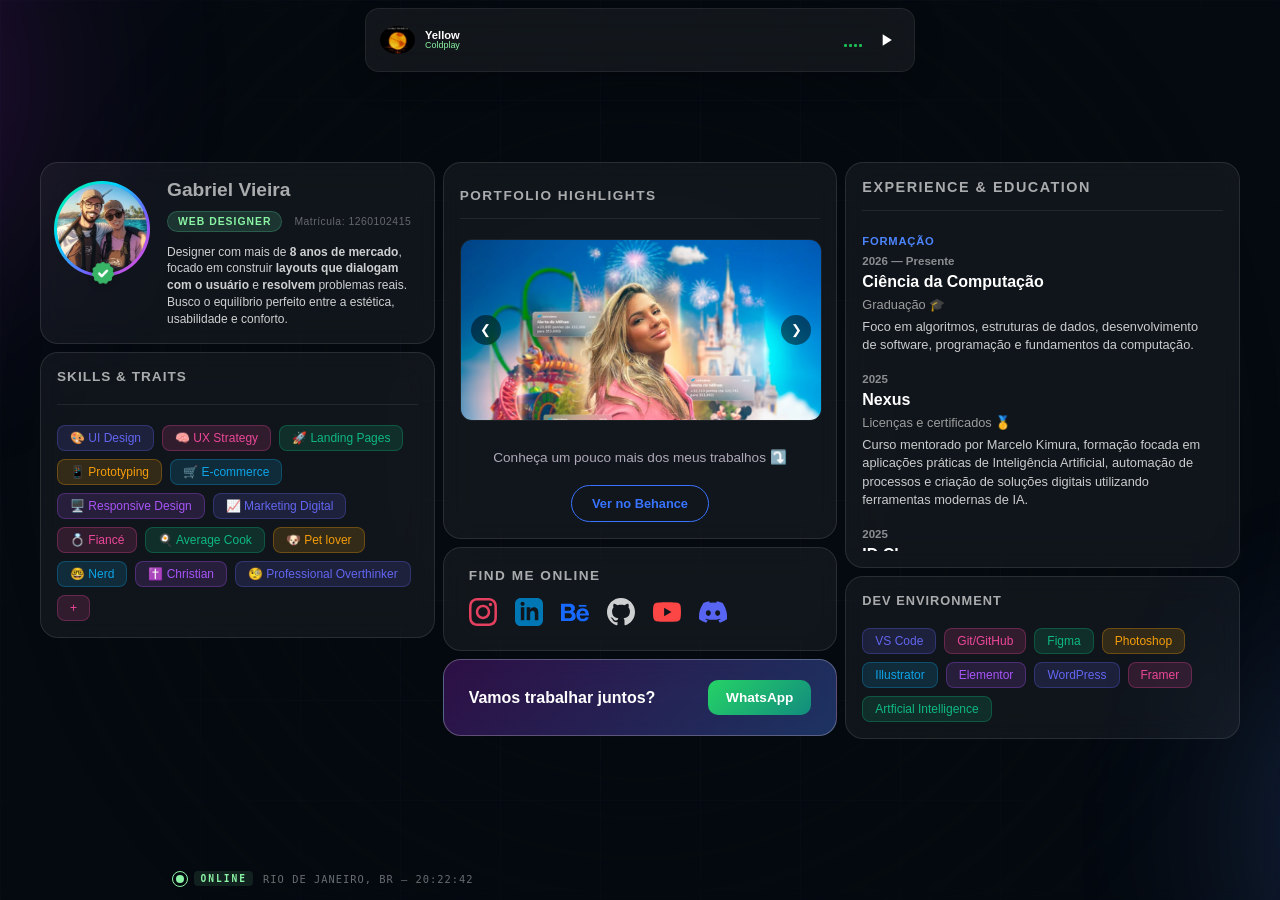
==== index.html @ 1e74706b "index" ====
<!DOCTYPE html>
<html lang="pt-br">
<head>
    <meta charset="UTF-8">
    <meta name="viewport" content="width=device-width, initial-scale=1.0">
    <title>Gabriel Vieira</title>
    <link rel="stylesheet" href="Style.css">
</head>
<body>

<!--
  ÍNDICE DE ESTRUTURA DO SITE

  1) Fundo / efeitos visuais
      - texto em loop, bolas de brilho
  2) Player de áudio (dynamic island)
  3) Grade principal de cards (3 colunas)
      - Coluna 1: Bio + Skills
      - Coluna 2: Portfólio + Social + CTA
      - Coluna 3: Experiência + Ferramentas
  4) Modal (pré-visualização da foto)
  5) Barra de status ao vivo (rodapé)
-->

<!-- Navegação interna oculta (para pular rapidamente via editor ou navegador) -->
<nav style="display:none;" aria-hidden="true">
    <a href="#background">1. Fundo / Visual</a> |
    <a href="#audio-player">2. Player de áudio</a> |
    <a href="#main-grid">3. Grade de cards</a> |
    <a href="#imageModal">4. Modal</a> |
    <a href="#live-bar">5. Barra de status</a>
</nav>

<!-- Fundo: texto em loop (fixo atrás do conteúdo) -->

    <div id="background" class="bg-text-loop">
    <div class="loop-content">
        GABRIEL VIEIRA — WEB DESIGNER — UI/UX — GABRIEL VIEIRA — WEB DESIGNER — UI/UX — GABRIEL VIEIRA — WEB DESIGNER — UI/UX —
    </div>
    <div class="loop-content">
        GABRIEL VIEIRA — WEB DESIGNER — UI/UX — GABRIEL VIEIRA — WEB DESIGNER — UI/UX — GABRIEL VIEIRA — WEB DESIGNER — UI/UX —
    </div>
</div>

<!-- Player de áudio (dynamic island) -->

<div id="audio-player" class="dynamic-island">
    <div class="vinyl-container">
        <img src="./assets/images/Parachutes.jpg" class="island-art" id="vinyl-img">
    </div>
    
    <div class="island-content">
        <span class="island-track">Yellow</span>
        <span class="island-artist">Coldplay</span>
    </div>

    <div class="island-visualizer" id="visualizer">
        <span></span><span></span><span></span><span></span>
    </div>

    <button id="play-btn">
        <svg id="play-icon" viewBox="0 0 24 24" width="20" fill="white"><path d="M8 5v14l11-7z"/></svg>
        <svg id="pause-icon" viewBox="0 0 24 24" width="20" fill="white" style="display:none"><path d="M6 19h4V5H6v14zm8-14v14h4V5h-4z"/></svg>
    </button>

    <div class="volume-wrapper">
        <input type="range" id="volume-control" min="0" max="1" step="0.1" value="0.5">
    </div>

    <audio id="main-audio" src="./assets/audio/Coldplay-Yellow.mp3"></audio>
</div>

    <!-- Bolas de brilho de fundo -->
    <div class="ball ball-1"></div>
    <div class="ball ball-2"></div>

    <!-- Main layout grid (3 columns of cards) -->
<div id="main-grid" class="grid-container">

    <!-- Column 1: Bio + Skills -->
    <div class="column">

        <!-- Card: Bio / profile intro -->
        <div class="card bio-card">
            <div class="bio-content">
                <h2>Gabriel Vieira</h2>
                <div class="line-tag">
                    <span class="tag">Web Designer</span>
                    <span class="matricula">Matrícula: 1260102415</span>
                </div>
                <p>Designer com mais de <b>8 anos de mercado</b>, focado em construir <b>layouts que dialogam com o usuário</b> e <b>resolvem</b> problemas reais. Busco o equilíbrio perfeito entre a estética, usabilidade e conforto.</p>
            </div>
            <div class="photo-wrapper">
                <img src="./assets/images/Gabi_eu_anime.png" alt="Minha Foto" class="bio-photo" id="bioPhoto">
                <img src="./assets/images/Check.png" class="photo-check">
            </div>
        </div>

        <!-- Card: Skills & traits -->
        <div class="card spec-card">
            <h3>Skills & Traits</h3>
            <div class="divider"></div>
            <div class="tags-container">
                <span class="tag-spec">🎨 UI Design</span>
                <span class="tag-spec">🧠 UX Strategy</span>
                <span class="tag-spec">🚀 Landing Pages</span>
                <span class="tag-spec">📱 Prototyping</span>
                <span class="tag-spec">🛒 E-commerce</span>
                <span class="tag-spec">🖥️ Responsive Design</span>
                <span class="tag-spec">📈 Marketing Digital</span>
                <span class="tag-spec">💍 Fiancé</span>
                <span class="tag-spec">🍳 Average Cook</span>
                <span class="tag-spec">🐶 Pet lover</span>
                <span class="tag-spec">🤓 Nerd</span>
                <span class="tag-spec">✝️ Christian</span>
                <span class="tag-spec">🧐 Professional Overthinker</span>
                <span class="tag-spec">+</span>
            </div>
        </div>

    </div> <!-- FECHAMENTO CORRETO DA COLUNA 1 -->


    <!-- Column 2: Portfolio + Social + CTA -->
    <div class="column">

        <!-- Card: Portfolio highlights (carousel) -->
        <div class="card portfolio-card">
    <h3>Portfolio Highlights</h3>
    <div class="divider"></div>
    
    <div class="carousel-container">
        <div class="carousel-track">
            <div class="carousel-slide active">
                <img src="./assets/images/portfolio 01.jpg" alt="Projeto 1">
            </div>
            <div class="carousel-slide">
                <img src="./assets/images/portfolio 02.jpg" alt="Projeto 2">
            </div>
            <div class="carousel-slide">
                <img src="./assets/images/portfolio 03.jpg " alt="Projeto 3">
            </div>
            <div class="carousel-slide">
                <img src="./assets/images/portfolio 04.jpg" alt="Projeto 4">
            </div>
            <div class="carousel-slide">
                <img src="./assets/images/portfolio 05.jpg" alt="Projeto 5">
            </div>
        </div>
        
        <div class="carousel-nav">
            <button class="nav-btn prev">❮</button>
            <button class="nav-btn next">❯</button>
        </div>
    </div>

    <div class="portfolio-footer">
        <p>Conheça um pouco mais dos meus trabalhos ⤵️</p>
        <a href="https://www.behance.net/gabrielrodrigu254" target="_blank" class="behance-btn">
            Ver no Behance
        </a>
    </div>
</div>

        <!-- Card: Social links -->
        <div class="card social-card">
            <h3>Find me online</h3>
            <div class="social-icons-grid">
                <a href="https://www.instagram.com/gabriell.webp/" target="_blank"><svg class="social-icon icon-ig" viewBox="0 0 24 24"><path d="M12 2.163c3.204 0 3.584.012 4.85.07 1.166.054 1.8.249 2.223.413.562.217.96.477 1.382.899.422.422.682.82.899 1.382.164.423.359 1.057.413 2.223.058 1.266.07 1.646.07 4.85s-.012 3.584-.07 4.85c-.054 1.166-.249 1.8-.413 2.223-.217.562-.477.96-.899 1.382-.422.422-.82.682-1.382.899-.423.164-1.057.359-2.223.413-1.266.058-1.646.07-4.85.07s-3.584-.012-4.85-.07c-1.166-.054-1.8-.249-2.223-.413-.562-.217-.96-.477-1.382-.899-.422-.422-.682-.82-.899-1.382-.164-.423-.359-1.057-.413-2.223-.058-1.266-.07-1.646-.07-4.85s.012-3.584.07-4.85c.054-1.166.249-1.8.413-2.223.217-.562.477-.96.899-1.382.422-.422.82-.682 1.382-.899.423-.164 1.057-.359 2.223-.413 1.266-.058 1.646-.07 4.85-.07zm0-2.163c-3.259 0-3.667.014-4.947.072-1.277.059-2.148.261-2.911.558-.788.306-1.457.715-2.123 1.381-.666.666-1.075 1.335-1.381 2.123-.297.763-.499 1.634-.558 2.911-.058 1.28-.072 1.688-.072 4.947s.014 3.667.072 4.947c.059 1.277.261 2.148.558 2.911.306.788.715 1.457 1.381 2.123.666.666 1.335 1.075 2.123 1.381.763.297 1.634.499 2.911.558 1.28.058 1.688.072 4.947.072s3.667-.014 4.947-.072c1.277-.059 2.148-.261 2.911-.558.788-.306 1.457-.715 2.123-1.381.666-.666 1.075-1.335 1.381-2.123.297-.763.499-1.634.558-2.911.058-1.28.072-1.688.072-4.947s-.014-3.667-.072-4.947c-.059-1.277-.261-2.148-.558-2.911-.306-.788-.715-1.457-1.381-2.123-.666-.666-1.335-1.075-2.123-1.381-.763-.297-1.634-.499-2.911-.558-1.28-.058-1.688-.072-4.947-.072zM12 5.838c-3.403 0-6.162 2.759-6.162 6.162s2.759 6.163 6.162 6.163 6.162-2.759 6.162-6.163c0-3.403-2.759-6.162-6.162-6.162zm0 10.162c-2.209 0-4-1.791-4-4 0-2.209 1.791-4 4-4s4 1.791 4 4c0 2.209-1.791 4-4 4zm6.406-11.845c-.796 0-1.441.645-1.441 1.44s.645 1.44 1.441 1.44c.795 0 1.439-.645 1.439-1.44s-.644-1.44-1.439-1.44z"/></svg></a>
                <a href="https://www.linkedin.com/in/gabriel-vieira-71b292148/" target="_blank"><svg class="social-icon icon-in" viewBox="0 0 24 24"><path d="M19 0h-14c-2.761 0-5 2.239-5 5v14c0 2.761 2.239 5 5 5h14c2.762 0 5-2.239 5-5v-14c0-2.761-2.238-5-5-5zm-11 19h-3v-11h3v11zm-1.5-12.268c-.966 0-1.75-.79-1.75-1.764s.784-1.764 1.75-1.764 1.75.79 1.75 1.764-.783 1.764-1.75 1.764zm13.5 12.268h-3v-5.604c0-3.368-4-3.113-4 0v5.604h-3v-11h3v1.765c1.396-2.586 7-2.777 7 2.476v6.759z"/></svg></a>
                <a href="https://www.behance.net/gabrielrodrigu254" target="_blank">
        <svg class="social-icon icon-be" width="24" height="24" viewBox="0 0 24 24" xmlns="http://www.w3.org/2000/svg">
            <path fill-rule="evenodd" clip-rule="evenodd" d="M18.6705 8.86792C23.1894 8.86792 24.1005 13.0503 23.9916 15.0943H16.15C16.01 16.0849 16.7101 17.8302 18.6705 17.8774C20.2389 17.9151 20.9421 16.9497 21.0977 16.4623H23.6649C23.5715 17.6415 22.4513 20 18.6705 20C14.2618 20 13.2094 16.3522 13.2094 14.5755C13.2094 12.9245 13.8162 8.86793 18.6705 8.86792ZM18.6239 10.8962C16.8688 10.8208 16.1811 12.5 16.0567 13.3491H21.0977C21.0044 12.5629 20.3789 10.9717 18.6239 10.8962Z" />
            <path fill-rule="evenodd" clip-rule="evenodd" d="M8.17775 5.00203C8.75371 5.02775 9.62327 5.21556 10.3786 5.69944C11.16 6.20009 11.8197 7.01852 11.9024 8.29885C11.9731 9.39438 11.6901 10.1485 11.2923 10.6886C10.9224 11.1908 10.4548 11.5048 10.0907 11.7361C10.7191 11.9985 11.3184 12.3952 11.7744 12.9899C12.2512 13.6119 12.5691 14.4473 12.6026 15.5646C12.6498 17.1385 11.9525 18.1905 11.0546 18.8472C10.1589 19.5023 9.06379 19.7642 8.30839 19.7642H0V5H8.12296L8.17775 5.00203ZM3.26734 13.1132V17.2642H7.51799L7.52118 17.2637C7.81664 17.2233 8.25948 17.0716 8.63403 16.7468C9.01 16.4209 9.31622 15.9212 9.33527 15.1899C9.35433 14.4573 9.05545 13.9566 8.67341 13.6302C8.29307 13.3053 7.83139 13.1538 7.52082 13.1136L7.5179 13.1132H3.26734ZM3.26734 7.40566V10.9906H7.09745L7.10009 10.9903C7.37904 10.9581 7.796 10.8329 8.14438 10.5609C8.49442 10.2876 8.77515 9.86575 8.77515 9.24528C8.77515 8.62507 8.49471 8.188 8.14566 7.89532C7.79795 7.60377 7.38156 7.45462 7.10273 7.40631L7.09881 7.40566H3.26734Z" />
            <path d="M15.2632 5.9434H21.7045V7.45283H15.2632V5.9434Z" /></svg>
    </a>
                <a href="https://github.com/Beeruz97" target="_blank"><svg class="social-icon icon-gh" viewBox="0 0 24 24"><path d="M12 0c-6.626 0-12 5.373-12 12 0 5.302 3.438 9.8 8.207 11.387.599.111.793-.261.793-.577v-2.234c-3.338.726-4.033-1.416-4.033-1.416-.546-1.387-1.333-1.756-1.333-1.756-1.089-.745.083-.729.083-.729 1.205.084 1.839 1.237 1.839 1.237 1.07 1.834 2.807 1.304 3.492.997.107-.775.418-1.305.762-1.604-2.665-.305-5.467-1.334-5.467-5.931 0-1.311.469-2.381 1.236-3.221-.124-.303-.535-1.524.117-3.176 0 0 1.008-.322 3.301 1.23.957-.266 1.983-.399 3.003-.404 1.02.005 2.047.138 3.006.404 2.291-1.552 3.297-1.23 3.297-1.23.653 1.653.242 2.874.118 3.176.77.84 1.235 1.911 1.235 3.221 0 4.609-2.807 5.624-5.479 5.921.43.372.823 1.102.823 2.222v3.293c0 .319.192.694.801.576 4.765-1.589 8.199-6.086 8.199-11.386 0-6.627-5.373-12-12-12z"/></svg></a>
                <a href="https://youtube.com/@beerus0097?si=uuOf9WyXy9m4hgWM" target="_blank"><svg class="social-icon icon-yt" viewBox="0 0 24 24"><path d="M23.498 6.186a3.016 3.016 0 0 0-2.122-2.136C19.505 3.545 12 3.545 12 3.545s-7.505 0-9.377.505A3.017 3.017 0 0 0 .502 6.186C0 8.07 0 12 0 12s0 3.93.502 5.814a3.016 3.016 0 0 0 2.122 2.136c1.871.505 9.376.505 9.376.505s7.505 0 9.377-.505a3.015 3.015 0 0 0 2.122-2.136C24 15.93 24 12 24 12s0-3.93-.502-5.814zM9.545 15.568V8.432L15.818 12l-6.273 3.568z"/></svg></a>
                <a href="https://discord.com/users/261917546477780993" target="_blank"><svg class="social-icon icon-ds" viewBox="0 0 24 24"><path d="M20.317 4.37a19.791 19.791 0 0 0-4.885-1.515.074.074 0 0 0-.079.037c-.21.375-.444.864-.608 1.25a18.27 18.27 0 0 0-5.487 0 12.64 12.64 0 0 0-.617-1.25.077.077 0 0 0-.079-.037 19.736 19.736 0 0 0-4.885 1.515.069.069 0 0 0-.032.027C.533 9.048-.32 13.58.099 18.057a.082.082 0 0 0 .031.057 19.9 19.9 0 0 0 5.993 3.03.078.078 0 0 0 .084-.028 14.09 14.09 0 0 0 1.226-1.994.076.076 0 0 0-.041-.106 13.107 13.107 0 0 1-1.872-.892.077.077 0 0 1-.008-.128c.125-.094.249-.192.37-.293a.074.074 0 0 1 .077-.01 19.046 19.046 0 0 0 12.11 0 .074.074 0 0 1 .077.01c.121.102.246.2.37.293a.077.077 0 0 1-.006.128 12.91 12.91 0 0 1-1.873.892.076.076 0 0 0-.041.107c.36.698.772 1.362 1.225 1.993a.076.076 0 0 0 .084.028 19.839 19.839 0 0 0 6.002-3.03.085.085 0 0 0 .032-.054c.5-5.177-.838-9.674-3.549-13.66a.061.061 0 0 0-.031-.03zM8.02 15.33c-1.183 0-2.157-1.085-2.157-2.419 0-1.333.956-2.419 2.157-2.419 1.21 0 2.176 1.096 2.157 2.419 0 1.334-.956 2.419-2.157 2.419zm7.974 0c-1.183 0-2.157-1.085-2.157-2.419 0-1.333.955-2.419 2.157-2.419 1.21 0 2.176 1.096 2.157 2.419 0 1.334-.946 2.419-2.157 2.419z"/></svg></a>
    
            </div>
        </div>

            <!-- Card: Call-to-action (hire / WhatsApp) -->
        <div class="card hire-card">
            <div class="hire-content">
                <h3>Vamos trabalhar juntos?</h3>
            </div>
            <div class="btn-container">
                <a href="https://wa.me/5522999005710" target="_blank" class="wa-btn">
                    WhatsApp
                    <div class="shine"></div>
                </a>
            </div>
        </div>

    </div> <!-- FECHAMENTO CORRETO DA COLUNA 2 -->


    <!-- Column 3: Experience + Tools -->
    <div class="column">

        <!-- Card: Experience & education timeline -->
        <div class="card experience-card">
    <h3 style="margin:0 0 15px 0; font-size:0.9rem; color:var(--color3); text-transform:uppercase; letter-spacing:1.5px;">
        Experience & Education
    </h3>

    <div class="divider"></div>

    <div class="experience-scroll">

        <div class="exp-group">
            <span class="exp-label education">Formação</span>

            <!--CC-->
            <div class="exp-item">
                <span class="exp-time">2026 — Presente</span>
                <h4 class="exp-title">Ciência da Computação</h4>
                <p class="exp-subtitle">Graduação 🎓</p>
                <p class="exp-text">
                    Foco em algoritmos, estruturas de dados, desenvolvimento de software,
                    programação e fundamentos da computação.
                </p>
            </div>

            <!--Nexus-->
            <div class="exp-item">
                <span class="exp-time">2025</span>
                <h4 class="exp-title">Nexus</h4>
                <p class="exp-subtitle">Licenças e certificados 🥇</p>
                <p class="exp-text">
                    Curso mentorado por Marcelo Kimura, formação focada em aplicações práticas de Inteligência Artificial, automação de processos e criação de soluções digitais utilizando ferramentas modernas de IA.
                </p>
            </div>

            <!--ID Class-->
            <div class="exp-item">
                <span class="exp-time">2025</span>
                <h4 class="exp-title">ID Class</h4>
                <p class="exp-subtitle">Licenças e certificados 🥇</p>
                <p class="exp-text">
                    Curso voltado ao desenvolvimento de projetos digitais utilizando Inteligência Artificial e ferramentas de desenvolvimento modernas, com foco em criação de aplicações, prototipagem rápida e integração de IA em produtos digitais.
                </p>
            </div>

            <!--IA Lab-->
            <div class="exp-item">
                <span class="exp-time">2025</span>
                <h4 class="exp-title">IA Lab</h4>
                <p class="exp-subtitle">Workshops 🧪</p>
                <p class="exp-text">
                    Participação em laboratórios práticos de Inteligência Artificial voltados à experimentação, construção de projetos e aplicação de ferramentas emergentes de IA em soluções digitais.
                </p>
            </div>

            <!--Instituto Pró-Ser-->
            <div class="exp-item">
                <span class="exp-time">2025</span>
                <h4 class="exp-title">Instituto Pró-Ser</h4>
                <p class="exp-subtitle">Curso complementar 📚</p>
                <p class="exp-text">
                    Formação em informática aplicada ao ambiente profissional, com foco em sistemas operacionais, pacote Office e uso de ferramentas digitais.
                </p>
            </div>
        </div>

        <div class="exp-group">
            <span class="exp-label projects">Projetos Desenvolvidos</span>

            <!-- Site Pessoal & Site Institucional -->
            <div class="exp-item">
                <span class="exp-time">Acadêmico</span>
                <h4 class="exp-title">Site Pessoal & Site Institucional</h4>
                <p class="exp-text">
                    Desenvolvimento de interfaces web focadas em apresentação profissional, identidade visual e experiência do usuário, estruturando páginas modernas com atenção à usabilidade, organização de conteúdo e estética digital.
                </p>
            </div>

            <!-- Portfólio Web -->
            <div class="exp-item">
                <span class="exp-time">Profissional</span>
                <h4 class="exp-title">Portfólio Web</h4>
                <p class="exp-text">
                    Desenvolvimento de páginas com foco em identidade visual, usabilidade,
                    apresentação profissional e experiência do usuário.
                </p>
            </div>
        </div>

        <div class="exp-group">
            <span class="exp-label work">Experiências</span>

            <div class="exp-item">
                <span class="exp-time">8+ anos</span>
                <h4 class="exp-title">Web Designer</h4>
                <p class="exp-subtitle">Projetos freelance e comerciais</p>
                <p class="exp-text">
                    Criação de landing pages, interfaces digitais, páginas institucionais
                    e materiais visuais com foco em clareza, conversão e estética. gerenciamento de redes sociais e projetos.
                </p>
            </div>

            <div class="exp-item">
                <span class="exp-time">2018-2021</span>
                <h4 class="exp-title">Web Designer</h4>
                <p class="exp-subtitle">Mentalidade Empreendedora</p>
                <p class="exp-text">
                    Criação de landing pages, interfaces digitais, produção de banners, criativos, manipulação de imagens, apresentações
                    visuais e apoio a marcas em diferentes contextos. Vendas online, marketing digital e gerenciamento de redes sociais para negócios locais e empreendedores individuais.
                </p>
            </div>

            <div class="exp-item">
                <span class="exp-time">2017-2018</span>
                <h4 class="exp-title">Designer Gráfico</h4>
                <p class="exp-subtitle">Catarina Propamarketing</p>
                <p class="exp-text">
                    Produção de banners, criativos, manipulação de imagens, apresentações
                    visuais e apoio a marcas em diferentes contextos.
                </p>
            </div>

        </div>

    </div>
</div>

        <!-- Card: Dev environment tools -->
        <div class="card spec-card">
            <h3 style="font-size:0.8rem;">Dev Environment</h3>
            <div class="tags-container">
                <span class="tag-spec">VS Code</span>
                <span class="tag-spec">Git/GitHub</span>
                <span class="tag-spec">Figma</span>
                <span class="tag-spec">Photoshop</span>
                <span class="tag-spec">Illustrator</span>
                <span class="tag-spec">Elementor</span>
                <span class="tag-spec">WordPress</span>
                <span class="tag-spec">Framer</span>
                <span class="tag-spec">Artficial Intelligence</span>
            </div>
        </div>

    </div> <!-- FECHAMENTO CORRETO DA COLUNA 3 -->

</div> <!-- FECHAMENTO CORRETO DO CONTAINER PRINCIPAL -->

<!-- Modal: Bio image preview -->

    <div id="imageModal" class="image-modal">
            <div class="modal-inner">
                <span class="close-modal" id="closeModal">&times;</span>
                <img class="modal-img" id="modalImage">
            </div>
        </div>

        <script src="Java.js" defer></script>

<!-- Barra de status ao vivo (indicador online + relógio) -->
<div id="live-bar" class="live-status-bar">
    <div class="live-left">
        <div class="pulse-ring"></div>
        <span class="live-label">ONLINE</span>
        <span class="live-location">RIO DE JANEIRO, BR — <span id="real-time-clock">00:00:00</span></span>
    </div>
    
    <div class="live-center">
        <span class="copyright">Todos os direitos reservados a Gabriel Vieira, 2026</span>
    </div>
    
    <div class="live-right"></div>
</div>

</body>
</html>
---- Style.css ----
﻿/* ============================================
   Índice do CSS
   ============================================
   1) Variáveis / tokens
   2) Reset base + layout da página
   3) Sobreposições de fundo
   4) Bolas de brilho de fundo (animadas)
   5) Layout principal (grade de cards)
   6) Base comum dos cards + animação de revelação
   7) Card de bio (perfil)
   8) Card de skills (tags)
   9) Card de portfólio + carrossel
  10) Card social
  11) Texto em loop de fundo
  12) Ilha de música (player)
  13) Barra de status ao vivo
  14) Card de contratação (CTA)
  15) Card de experiência
  16) Ajustes responsivos
*/

/* #region 1) Variáveis / tokens */
/* ============================================
   1) Variáveis / tokens
   ============================================ */
:root {
    --bg-color: #050a10;
    --color1: #7b1daa;
    --color2: #4d85ff;
    --color4: #8af3a4;
    --color5: #3874ff;
    --color3: hsla(0, 0%, 91%, 0.719);
    --card-bg: rgba(255, 255, 255, 0.05);
    --card-border: rgba(255, 255, 255, 0.1);

    /* escala de espaçamento */
    --space-xs: 4px;
    --space-sm: 8px;
    --space-md: 12px;
    --space-lg: 16px;
    --space-xl: 20px;
    --space-2xl: 28px;

    /* conjunto de espaçamento */
    --gap-grid: var(--space-lg);
    --gap-card: var(--space-lg);
    --padding-card: var(--space-xl);

    /* Escala da font */
    --font-xs: 0.65rem;
    --font-sm: 0.75rem;
    --font-md: 0.85rem;
    --font-lg: 1rem;
    --font-xl: 1.2rem;
    --font-2xl: 1.5rem;

    /* Conjunto de font */
    --text-body: var(--font-sm);
    --text-muted: var(--font-xs);
    --text-card-title: var(--font-lg);
    --text-section-title: var(--font-md);
    --text-hero-name: var(--font-xl);
}
/* #endregion */

/* #region 2) Reset base + layout da página */
/* ============================================
   2) Reset base + layout da página
   ============================================ */
html,
body {
    margin: 0;
    padding: 0;
    min-height: 100vh;
    width: 100%;
    background-color: var(--bg-color);
    overflow-x: clip;
    overflow-y: hidden;
    font-family: 'Segoe UI', sans-serif;
}

body {
    position: relative;
    isolation: isolate;
    display: flex;
    align-items: center;
    justify-content: center;
    padding-block: clamp(28px, 6vh, 70px);
    box-sizing: border-box;
}
/* #endregion */

/* #region 3) Sobreposições de fundo */
/* ============================================
   3) Sobreposições de fundo
   ============================================ */

/* Frosted blur overlay */
body::after {
    content: "";
    position: fixed;
    inset: 0;
    pointer-events: none;
    z-index: 6;

    backdrop-filter: blur(8px);
    -webkit-backdrop-filter: blur(8px);

    mask-image: radial-gradient(circle at center, transparent 32%, black 82%);
    -webkit-mask-image: radial-gradient(circle at center, transparent 32%, black 82%);

    opacity: 0.98;
}

/* Subtle grid pattern */
body::before {
    content: "";
    position: fixed;
    inset: 0;

    background-image:
        linear-gradient(rgba(148, 106, 190, 0.095) 1px, transparent 1px),
        linear-gradient(90deg, rgba(148, 106, 190, 0.095) 1px, transparent 1px);

    background-size: 100px 100px;
    pointer-events: none;
    z-index: 2;
}

body::selection-overlay {
    content: none;
}

/* Modal (pré-visualização da foto) */
.image-modal {
    position: fixed;
    inset: 0;
    display: none;
    align-items: center;
    justify-content: center;
    background: rgba(0, 0, 0, 0.75);
    backdrop-filter: blur(6px);
    z-index: 9999;
    padding: 1.5rem;
    overflow: hidden; /* Evita scroll e força a imagem a caber no viewport */
}

.image-modal.active {
    display: flex;
}

.modal-inner {
    position: relative;
    max-width: min(700px, 75vw);
    max-height: min(95vh, 75vw);
    transform: scale(0.8);
    width: 100%;
    display: flex;
    align-items: center;
    justify-content: center;
    box-sizing: border-box;
}

.modal-img {
    max-width: 100%;
    max-height: 100%;
    width: auto;
    height: auto;
    object-fit: contain;
    border-radius: 14px;
    box-shadow: 0 10px 30px rgba(0, 0, 0, 0.6);
}

.close-modal {
    position: absolute;
    top: 0px;
    right: 35px;
    color: #fff;
    font-size: 30px;
    cursor: pointer;
    transition: transform 0.25s ease, opacity 0.25s ease;
}

.close-modal:hover {
    transform: rotate(18deg);
    opacity: 0.8;
}

/* #endregion */

/* #region 4) Bolas de brilho de fundo (animadas) */
/* ============================================
   4) Bolas de brilho de fundo (animadas)
   ============================================ */
.ball {
    position: fixed;
    border-radius: 50%;
    filter: blur(200px);
    opacity: 1;
    z-index: 1;
    pointer-events: none;
    will-change: transform;
}

.ball-1 {
    width: 800px;
    height: 800px;
    background: var(--color1);
    top: -10%;
    left: -10%;
    animation: breathe 18s ease-in-out infinite;
}

.ball-2 {
    width: 600px;
    height: 600px;
    background: var(--color2);
    bottom: -10%;
    right: -10%;
    animation: breathe 22s ease-in-out infinite reverse;
}

@keyframes breathe {
    0% {
        transform: translate(0, 0) scale(1);
        opacity: 0.4;
    }
    25% {
        transform: translate(150px, -80px) scale(1.2);
        opacity: 0.7;
    }
    50% {
        transform: translate(-100px, 150px) scale(1.4);
        opacity: 0.5;
    }
    75% {
        transform: translate(80px, 40px) scale(1.2);
        opacity: 0.7;
    }
    100% {
        transform: translate(0, 0) scale(1);
        opacity: 0.4;
    }
}
/* #endregion */

/* #region 5) Layout principal (grade de cards) */
/* ============================================
   5) Layout principal (grade de cards)
   ============================================ */
.grid-container {
    display: flex;
    gap: var(--gap-grid);
    width: min(95vw, 1280px);
    height: auto;
    min-height: 0;
    margin: auto;
    align-items: stretch;
    position: relative;
    z-index: 10;
    overflow: visible;
}

.column {
    width: calc((100% - (var(--gap-grid) * 2)) / 3);
    flex: 0 0 calc((100% - (var(--gap-grid) * 2)) / 3);
    min-width: 0;
    display: flex;
    flex-direction: column;
    gap: var(--gap-card);
    overflow: hidden;
}
/* #endregion */

/* #region 6) Base comum dos cards + animação de revelação */
/* ============================================
   6) Base comum dos cards + animação de revelação
   ============================================ */
.card {
    background: var(--card-bg);
    border: 1px solid var(--card-border);
    border-radius: 20px;
    padding: 25px;
    color: white;
    backdrop-filter: blur(15px);

    display: flex;
    box-sizing: border-box;
    height: auto;
    min-height: 150px;
    break-inside: avoid;
    padding: var(--padding-card);

    transition: background 0.25s ease, border-color 0.25s ease;

    opacity: 0;
    transform: translateY(30px);
    filter: blur(10px);
    animation: revealCard 0.8s cubic-bezier(0.2, 0.8, 0.2, 1) forwards;
}

.card:hover {
    background: rgba(255, 255, 255, 0.07);
    border-color: rgba(255, 255, 255, 0.14);
}

@keyframes revealCard {
    to {
        opacity: 1;
        transform: translateY(0);
        filter: blur(0);
    }
}
/* #endregion */

/* #region 7) Card de bio (perfil) */
/* ============================================
   7) Card de bio (perfil)
   ============================================ */
.bio-card {
    align-items: flex-start;
    flex-direction: row-reverse;
    justify-content: flex-end;
}

.bio-content {
    display: flex;
    flex-direction: column;
    text-align: left;
    flex: 1;
}

.bio-content h2 {
    margin: 0 0 10px 0;
    font-size: var(--text-hero-name);
    color: var(--color3);
}

.tag {
    display: flex;
    width: fit-content;
    background: rgba(76, 187, 141, 0.2);
    color: var(--color4);
    font-size: var(--text-muted);
    text-transform: uppercase;
    letter-spacing: 1px;
    padding: 4px 10px;
    border-radius: 50px;
    font-weight: bold;
    border: 1px solid rgba(76, 187, 141, 0.3);
    white-space: nowrap;
}

.tag:hover {
    background: rgba(76, 187, 141, 0.35);
    cursor: default;
}

.bio-content p {
    margin: 0;
    font-size: var(--text-body);
    line-height: 1.4;
    opacity: 0.8;
}

.bio-photo {
    width: 90px;
    height: 90px;
    margin-top: 5px;
    border-radius: 50%;
    object-fit: cover;
    flex-shrink: 0;
    cursor: zoom-in;
    transition: transform 0.2s ease;
}

.bio-photo:hover {
    transform: scale(1.02);
}

.photo-wrapper {
    position: relative;
    display: inline-block;
    margin-right: 20px;
    width: 90px;
    height: 90px;
    border-radius: 50%;
    overflow: visible;
}

.photo-wrapper::before {
    content: "";
    position: absolute;
    inset: -3px;
    margin-top: 5px;
    margin-bottom: -5px;
    border-radius: 50%;
    background: linear-gradient(135deg, #00ff88, #00d4ff, #7a5cff, #ff4ecd);
    z-index: -1;
    animation: rotateGradient 6s linear infinite;
}

@keyframes rotateGradient {
    from {
        filter: hue-rotate(0deg);
    }
    to {
        filter: hue-rotate(360deg);
    }
}

.photo-check {
    position: absolute;
    bottom: -16px;
    left: 38%;
    width: 24px;
    filter: drop-shadow(0 1px 3px rgba(0, 0, 0, 0.3));
}

/* #endregion */

/* #region 8) Card de skills (tags) */
/* ============================================
   8) Card de skills (tags)
   ============================================ */
.spec-card {
    flex-direction: column;
    justify-content: center;
}

.spec-card h3 {
    margin: 0 0 20px 0;
    font-size: var(--text-section-title);
    color: var(--color3);
    text-transform: uppercase;
    letter-spacing: 1px;
}

.tags-container {
    display: flex;
    flex-wrap: wrap;
    gap: 8px;
}

.tag-spec {
    font-size: 0.75rem;
    padding: 5px 12px;
    border-radius: 8px;
    font-weight: 500;
    transition: all 0.2s ease;
}

.tag-spec:hover {
    filter: brightness(1.6) saturate(1.2);
    cursor: default;
    border-color: rgba(255, 255, 255, 0.6);
    background-color: rgba(255, 255, 255, 0.15);
}

.matricula {
    font-size: var(--text-muted);
    opacity: 0.35;
    letter-spacing: 0.5px;
    align-items: center;
    white-space: nowrap;
}

.line-tag {
    display: flex;
    align-items: center;
    gap: 12px;
    margin-bottom: 12px;
    flex-wrap: nowrap;
}

.tags-container span:nth-child(6n+1) {
    background: rgba(99, 102, 241, 0.15);
    color: #6366f1;
    border: 1px solid rgba(99, 102, 241, 0.3);
}

.tags-container span:nth-child(6n+2) {
    background: rgba(236, 72, 153, 0.15);
    color: #ec4899;
    border: 1px solid rgba(236, 72, 153, 0.3);
}

.tags-container span:nth-child(6n+3) {
    background: rgba(16, 185, 129, 0.15);
    color: #10b981;
    border: 1px solid rgba(16, 185, 129, 0.3);
}

.tags-container span:nth-child(6n+4) {
    background: rgba(245, 158, 11, 0.15);
    color: #f59e0b;
    border: 1px solid rgba(245, 158, 11, 0.3);
}

.tags-container span:nth-child(6n+5) {
    background: rgba(14, 165, 233, 0.15);
    color: #0ea5e9;
    border: 1px solid rgba(14, 165, 233, 0.3);
}

.tags-container span:nth-child(6n+6) {
    background: rgba(168, 85, 247, 0.15);
    color: #a855f7;
    border: 1px solid rgba(168, 85, 247, 0.3);
}

/* Divider (shared) */
.divider {
    width: 100%;
    height: 1px;
    background: rgba(255, 255, 255, 0.08);
    margin-bottom: 20px;
}

/* #endregion */

/* #region 9) Card de portfólio + carrossel */
/* ============================================
   9) Card de portfólio + carrossel
   ============================================ */
.portfolio-card {
    flex-direction: column;
    padding-top: 25px;
}

.portfolio-card h3 {
    margin: 0 0 15px 0;
    font-size: var(--text-section-title);
    color: var(--color3);
    text-transform: uppercase;
    letter-spacing: 1.5px;
}

.carousel-slide img {
    width: 100%;
    height: 100%;
    object-fit: cover;
    object-position: top;
    border-radius: 8px;
    display: block;
}

.carousel-container {
    position: relative;
    width: 100%;
    height: 180px;
    border-radius: 12px;
    overflow: hidden;
    margin-bottom: 15px;
    border: 1px solid rgba(255, 255, 255, 0.05);
}

.carousel-track {
    display: flex;
    transition: transform 0.5s ease-in-out;
    height: 100%;
}

.carousel-slide {
    min-width: 100%;
    height: 100%;
}

.carousel-item {
    min-width: 100%;
    height: 100%;
}

.carousel-item img {
    width: 100%;
    height: 100%;
    object-fit: cover;
    filter: saturate(0.8);
    transition: filter 0.3s ease;
}

.carousel-item img:hover {
    filter: saturate(1.2);
}

/* Navigation buttons */
.carousel-nav {
    position: absolute;
    top: 50%;
    width: 100%;
    display: flex;
    justify-content: space-between;
    transform: translateY(-50%);
    padding: 0 10px;
    box-sizing: border-box;
    pointer-events: none;
}

.nav-btn {
    background: rgba(0, 0, 0, 0.5);
    border: none;
    color: white;
    width: 30px;
    height: 30px;
    border-radius: 50%;
    cursor: pointer;
    pointer-events: auto;
    backdrop-filter: blur(5px);
    transition: background 0.2s;
}

.nav-btn:hover {
    background: var(--color1);
    color: black;
}

.portfolio-footer {
    text-align: center;
    margin-top: auto;
}

.portfolio-footer p {
    font-size: var(--font-md);
    color: #afa8b8;
    margin-bottom: 20px;
}

.behance-btn {
    display: inline-block;
    padding: 10px 20px;
    background: transparent;
    border: 1px solid var(--color5);
    color: var(--color5);
    text-decoration: none;
    border-radius: 50px;
    font-size: 0.8rem;
    font-weight: bold;
    transition: all 0.3s ease;
}

.behance-btn:hover {
    background: var(--color5);
    color: var(--bg-color);
    box-shadow: 0 0 20px rgba(40, 54, 255, 0.774);
}

/* #endregion */

/* #region 10) Card social */
/* ============================================
   10) Card social
   ============================================ */
.social-card {
    display: flex;
    flex-direction: column;
    align-items: flex-start;
    padding: 20px 25px !important;
    min-height: auto !important;
    gap: 15px;
}

.social-card h3 {
    margin: 0 !important;
    font-size: var(--text-section-title);
    color: var(--color3);
    text-transform: uppercase;
    letter-spacing: 1.5px;
    text-align: left;
}

.social-icons-grid {
    display: flex;
    justify-content: flex-start;
    gap: 18px;
    width: 100%;
    padding: 0;
    flex-wrap: wrap;
}

.social-icon {
    width: 28px;
    height: 28px;
    transition: all 0.3s ease;
    fill: currentColor;
}

/* Original platform colors */
.icon-ig { color: #E4405F; }
.icon-in { color: #0077B5; }
.icon-be { color: #1769ff; fill: #1769ff; }
.icon-gh { color: #ffffff; opacity: 0.8; }
.icon-yt { color: #fc4545; }
.icon-ds { color: #5865F2; }

.social-icon:hover {
    color: #ffffff !important;
    fill: #ffffff !important;
    opacity: 1;
    transform: translateY(-5px);
    filter: drop-shadow(0 0 8px rgba(255, 255, 255, 0.5));
}

/* #endregion */

/* #region 11) Texto em loop de fundo */
/* ============================================
   11) Texto em loop de fundo
   ============================================ */
.bg-text-loop {
    position: fixed;
    top: 50%;
    left: 50%;
    transform: translate(-50%, -50%) rotate(-15deg);
    width: 250vw;
    pointer-events: none;
    z-index: 5;
    user-select: none;
    overflow: hidden;
    display: flex;
    flex-direction: column;
    gap: 20px;
    isolation: auto;
}

.loop-content {
    font-size: 8rem;
    font-weight: 900;
    color: #030e1b;
    opacity: 0.2;
    white-space: nowrap;
    display: flex;
    animation: textLoop 40s linear infinite;
    text-transform: uppercase;
}

.loop-content:nth-child(2) {
    animation-direction: reverse;
    opacity: 0.2;
}

@keyframes textLoop {
    0% { transform: translateX(0); }
    100% { transform: translateX(-50%); }
}

/* #endregion */

/* #region 12) Ilha de música (player) */
/* ============================================
   12) Ilha de música (player)
   ============================================ */
.dynamic-island {
    position: fixed;
    top: clamp(8px, 1.5vh, 20px);
    left: 50%;
    transform: translateX(-50%) translateY(-100px);

    display: flex;
    align-items: center;
    gap: 14px;

    width: clamp(250px, 20vw, 320px);
    min-height: 45px;
    max-width: calc(100vw - 33px);

    padding: 7px 20px;
    border-radius: 16px;

    background: rgba(77, 76, 76, 0.2);
    backdrop-filter: blur(20px);
    -webkit-backdrop-filter: blur(20px);
    border: 1px solid rgba(255, 255, 255, 0.07);
    box-shadow: 0 10px 30px rgba(0, 0, 0, 0.2);

    z-index: 1000;
    opacity: 0;

    animation: appleNotification 0.8s cubic-bezier(0.23, 1, 0.32, 1) forwards;
    animation-delay: 1.5s;
}

@keyframes appleNotification {
    0% {
        transform: translateX(-50%) translateY(-100px) scale(0.88);
        opacity: 0;
    }
    100% {
        transform: translateX(-50%) translateY(0) scale(1);
        opacity: 1;
    }
}

/* Volume slider */
.volume-wrapper {
    display: flex;
    align-items: center;
    padding-left: 2px;
    flex: 0 0 auto;
}

#volume-control {
    -webkit-appearance: none;
    -moz-appearance: none;
    appearance: none;
    width: 45px;
    height: 2px;
    background: rgba(255, 255, 255, 0.2);
    border-radius: 2px;
    outline: none;
    transition: all 0.3s ease;
    cursor: pointer;
}

.volume-wrapper:hover #volume-control {
    width: 75px;
    height: 4px;
    background: rgba(255, 255, 255, 0.4);
}

#volume-control::-webkit-slider-thumb {
    -webkit-appearance: none;
    width: 10px;
    height: 10px;
    background: #fff;
    border-radius: 50%;
    transition: transform 0.3s ease;
}

.volume-wrapper:hover #volume-control::-webkit-slider-thumb {
    transform: scale(1.3);
}

.vinyl-container {
    width: 35px;
    height: 35px;
    flex: 0 0 35px;
}

.island-art {
    width: 100%;
    height: 100%;
    border-radius: 50%;
    object-fit: cover;
}

.spinning {
    animation: rotateVinyl 3s linear infinite;
}

@keyframes rotateVinyl {
    from { transform: rotate(0deg); }
    to { transform: rotate(360deg); }
}

.island-content {
    display: flex;
    flex-direction: column;
    min-width: 0;
    flex: 1;
}

.island-track,
.island-artist {
    white-space: nowrap;
    overflow: hidden;
    text-overflow: ellipsis;
}

.island-track {
    font-size: 0.8rem;
    color: #fff;
    font-weight: 700;
    line-height: 1.1;
}

.island-artist {
    font-size: 0.65rem;
    color: var(--color4);
    line-height: 1.1;
}

.island-visualizer {
    display: flex;
    align-items: flex-end;
    justify-content: center;
    gap: 2px;
    height: 14px;
    flex: 0 0 auto;
}

.island-visualizer span {
    width: 3px;
    height: 3px;
    background: #1DB954;
    border-radius: 1px;
    transition: height 0.2s ease;
}

.playing span {
    animation: bounceRealistico 0.8s infinite alternate ease-in-out;
}

.playing span:nth-child(1) {
    animation-delay: 0.1s;
    animation-duration: 0.7s;
}

.playing span:nth-child(2) {
    animation-delay: 0.3s;
    animation-duration: 0.9s;
}

.playing span:nth-child(3) {
    animation-delay: 0.0s;
    animation-duration: 0.6s;
}

.playing span:nth-child(4) {
    animation-delay: 0.2s;
    animation-duration: 0.8s;
}

@keyframes bounceRealistico {
    0% { height: 3px; }
    30% { height: 100%; }
    60% { height: 50%; }
    80% { height: 80%; }
    100% { height: 3px; }
}

#play-btn {
    background: none;
    border: none;
    cursor: pointer;
    display: inline-flex;
    align-items: center;
    justify-content: center;
    width: 28px;
    height: 28px;
    padding: 0;
    flex: 0 0 28px;
}

/* #endregion */

/* #region 13) Barra de status ao vivo (relógio + indicador) */
/* ============================================
   13) Barra de status ao vivo (relógio + indicador)
   ============================================ */
.live-status-bar {
    position: fixed;
    bottom: 30px;
    left: 20px;
    right: 20px;
    display: flex;
    align-items: center;
    justify-content: space-between;
    gap: 12px;
    z-index: 1000;
    font-family: monospace;
    pointer-events: none;
    text-align: center;
}

.live-status-bar > * {
    width: auto;
    display: flex;
    justify-content: center;
}

.live-left {
    display: flex;
    align-items: center;
    gap: 10px;
    flex: 1;
}

.live-center {
    flex: 2;
    text-align: center;
}

.live-right {
    flex: 1;
}

.copyright {
    font-size: 0.65rem;
    color: rgba(255, 255, 255, 0.4);
    letter-spacing: 1px;
    text-transform: uppercase;
}

#real-time-clock {
    font-variant-numeric: tabular-nums;
    color: rgba(255, 255, 255, 0.4);
}

.pulse-ring {
    width: 8px;
    height: 8px;
    background: #8af3a4;
    border-radius: 50%;
    position: relative;
}

.pulse-ring::after {
    content: "";
    position: absolute;
    inset: -4px;
    border: 1px solid #8af3a4;
    border-radius: 50%;
    animation: ripple 1.5s infinite;
}

.live-label {
    font-size: 0.6rem;
    font-weight: 900;
    letter-spacing: 2px;
    color: #8af3a4;
    background: rgba(138, 243, 164, 0.1);
    padding: 2px 6px;
    border-radius: 4px;
}

.live-location {
    font-size: 0.65rem;
    color: rgba(255, 255, 255, 0.4);
    letter-spacing: 1px;
}

@keyframes ripple {
    from { transform: scale(1); opacity: 1; }
    to { transform: scale(2.5); opacity: 0; }
}

/* #endregion */

/* #region 14) Card de contratação (CTA) */
/* ============================================
   14) Card de contratação (CTA)
   ============================================ */
.hire-card {
    display: flex;
    align-items: center;
    justify-content: space-between;
    flex-direction: row !important;
    padding: 20px 25px !important;
    min-height: auto !important;
    background: linear-gradient(135deg, rgba(123, 29, 170, 0.35), rgba(77, 133, 255, 0.35)) !important;
    border: 1px solid rgba(255, 255, 255, 0.25);
    transition: all 0.4s ease !important;
}

.hire-card:hover {
    background: linear-gradient(135deg, rgba(123, 29, 170, 0.5), rgba(77, 133, 255, 0.5)) !important;
    border-color: rgba(255, 255, 255, 0.3);
    transform: translateY(-2px);
}

.hire-content span {
    font-size: 0.65rem;
    text-transform: uppercase;
    letter-spacing: 1px;
    color: var(--color4);
    display: block;
    margin-bottom: 4px;
}

.hire-content h3 {
    margin: 0;
    font-size: 1rem;
    color: #fff;
    text-shadow: none;
}

.btn-container {
    display: flex;
    align-items: center;
}

.wa-btn {
    position: relative;
    background: linear-gradient(135deg, #25d366 0%, #128c7e 100%);
    color: #fff;
    text-decoration: none;
    font-size: 0.85rem;
    font-weight: 800;
    padding: 10px 18px;
    border-radius: 10px;
    overflow: hidden;
    display: flex;
    align-items: center;
    gap: 8px;
    transition: transform 0.3s ease;
}

.wa-btn:hover {
    transform: scale(1.05);
    box-shadow: 0 5px 15px rgba(37, 211, 102, 0.3);
}

.shine {
    position: absolute;
    top: 0;
    left: -100%;
    width: 50%;
    height: 100%;
    background: linear-gradient(90deg, transparent, rgba(255, 255, 255, 0.5), transparent);
    transform: skewX(-30deg);
    animation: shine-animation 6s infinite;
}

@keyframes shine-animation {
    0% { left: -100%; }
    12% { left: 150%; }
    100% { left: 150%; }
}

/* #endregion */

/* #region 15) Card de experiência */
/* ============================================
   15) Card de experiência
   ============================================ */
.experience-card {
    flex-direction: column;
    max-height: 420px;
    min-height: 0;
    overflow: hidden;
}

.experience-scroll {
    overflow-y: auto;
    padding-right: 8px;
    max-height: 320px;
    overflow-y: auto;
    min-height: 0;
}

/* Custom scrollbar for experience scroll */
.experience-scroll::-webkit-scrollbar {
    width: 6px;
}

.experience-scroll::-webkit-scrollbar-track {
    background: rgba(255, 255, 255, 0.04);
    border-radius: 10px;
}

.experience-scroll::-webkit-scrollbar-thumb {
    background: rgba(255, 255, 255, 0.18);
    border-radius: 10px;
}

.experience-scroll::-webkit-scrollbar-thumb:hover {
    background: rgba(255, 255, 255, 0.28);
}

.exp-group {
    margin-bottom: 22px;
}

.exp-label {
    display: inline-block;
    margin-bottom: 8px;
    font-size: 0.7rem;
    font-weight: bold;
    text-transform: uppercase;
    letter-spacing: 0.8px;
}

.exp-label.education {
    color: var(--color2);
}

.exp-label.projects {
    color: var(--color4);
}

.exp-label.work {
    color: #f59e0b;
}

.exp-item {
    margin-bottom: 18px;
}

.exp-item:last-child {
    margin-bottom: 0;
}

.exp-time {
    display: block;
    margin-bottom: 6px;
    font-size: 0.72rem;
    font-weight: bold;
    color: var(--color3);
    opacity: 0.8;
}

.exp-title {
    margin: 0 0 6px 0;
    font-size: 1rem;
    color: #fff;
}

.exp-subtitle {
    margin: 0 0 6px 0;
    font-size: 0.8rem;
    color: #9c9c9c;
}

.exp-text {
    margin: 0;
    font-size: 0.8rem;
    line-height: 1.45;
    opacity: 0.78;
}

/* #endregion */

/* #region 16) Ajustes responsivos */
/* ============================================
   16) Ajustes responsivos
   ============================================ */

/* notebook 15.6" / telas menores */
@media (min-width: 1001px) and (max-width: 1440px),
       (min-width: 1001px) and (max-height: 900px) {
    :root {
        --gap-grid: var(--space-md);
        --gap-card: var(--space-md);
        --padding-card: var(--space-lg);
    }

    body, html {
        overflow-x: hidden;
        overflow-y: auto;
    }

    body {
        align-items: center;
        justify-content: center;
        padding-block: 56px;
        box-sizing: border-box;
    }

    /* bolas */
    .ball {
        position: fixed;
        pointer-events: none;
    }

    .ball-1 {
        width: 520px;
        height: 520px;
        top: -12%;
        left: -20%;
        filter: blur(140px);
        opacity: 0.65;
    }

    .ball-2 {
        width: 420px;
        height: 420px;
        bottom: -10%;
        right: -18%;
        filter: blur(140px);
        opacity: 0.55;
    }

    /* texto de fundo*/
    .bg-text-loop {
        opacity: 0.08;
        width: 220vw;
        gap: 12px;
    }

    .loop-content {
        font-size: 4rem;
    }

    /* player*/
    .dynamic-island {
        top: 10px;
        width: clamp(500px, 40vw, 620px);
        max-width: calc(100vw - 32px);
        padding: 7px 14px;
        gap: 10px;
        border-radius: 14px;
    }

    .island-content {
        min-width: 64px;
    }

    .island-track {
        font-size: 0.72rem;
    }

    .island-artist {
        font-size: 0.6rem;
    }

    .vinyl-container {
        width: 28px;
        height: 28px;
    }

    .live-status-bar {
        left: 14px;
        right: 14px;
        bottom: 14px;
        gap: 8px;
    }

    .live-center {
        display: none;
    }

    .copyright {
        display: block;
        z-index: 10;
        text-align: center;
    }

    .grid-container {
        width: min(96vw, 1200px);
        height: auto;
        min-height: 0;
        margin: 0 auto;    }
}

/* notebook 14" / telas mais baixas */
@media (min-width: 1001px) and (max-width: 1280px),
       (min-width: 1001px) and (max-height: 820px) {
    :root {
        --gap-grid: var(--space-sm);
        --gap-card: var(--space-sm);
        --padding-card: var(--space-lg);
    }

    body, html {
        overflow-x: hidden;
        overflow-y: auto;
    }

    body {
        align-items: center;
        justify-content: center;
        padding-block: 44px;
        box-sizing: border-box;
    }

    body::after {
        backdrop-filter: blur(6px);
    }

    body::before {
        opacity: 0.45;
    }

    /* texto de fundo */
    .bg-text-loop {
        display: none;
    }

    .ball-1 {
        width: 340px;
        height: 340px;
        top: -10%;
        left: -28%;
        filter: blur(120px);
        opacity: 0.5;
    }

    .ball-2 {
        width: 280px;
        height: 280px;
        bottom: -8%;
        right: -24%;
        filter: blur(120px);
        opacity: 0.45;
    }

    /* player */
    .dynamic-island {
        top: 8px;
        left: 50%;
        transform: translateX(-50%);
        width: clamp(430px, 42vw, 520px);
        max-width: calc(100vw - 32px);
        height: 48px;
        padding: 7px 14px;
        gap: 10px;
        border-radius: 14px;
    }

    .island-content {
        min-width: 56px;
    }

    .island-track {
        font-size: 0.7rem;
    }

    .island-artist {
        font-size: 0.56rem;
    }

    .volume-wrapper {
        display: none;
    }

    /* status*/
    .live-status-bar {
        left: 14px;
        right: 14px;
        bottom: 14px;
        gap: 8px;
    }

    .live-center {
        display: none;
    }

    .copyright {
        display: block;
        z-index: 10;
        text-align: center;
    }

    .grid-container {
        height: auto;
        min-height: 0;
        margin: 0 auto;
    }

    .card {
        border-radius: 18px;
    }
}

/* tablet */
@media (min-width: 601px) and (max-width: 1000px) {
    :root {
        --gap-grid: var(--space-md);
        --gap-card: var(--space-sm);
        --padding-card: var(--space-lg);

        --text-body: 0.84rem;
        --text-muted: 0.68rem;
        --text-card-title: 0.95rem;
        --text-section-title: 0.8rem;
        --text-hero-name: 1.32rem;
    }

    body, html {
        overflow-x: hidden;
        overflow-y: auto;
        display: block;
        min-height: 100vh;

        background-image:
            linear-gradient(rgba(0, 0, 0, 0.34), rgba(0, 0, 0, 0.34));
        background-attachment: fixed;
    }

    body::after {
        backdrop-filter: blur(5px);
        -webkit-backdrop-filter: blur(5px);
        opacity: 0.9;
    }

    .grid-container {
        flex-direction: column;
        flex-wrap: nowrap;
        height: auto;
        overflow: visible;
        width: min(92vw, 760px);
        margin: 96px auto 96px;
    }

    .column {
        width: 100%;
        flex: 0 0 100%;
        overflow: visible;
    }

    .card {
        border-radius: 18px;
    }

    .card p,
    .card li,
    .exp-text {
        line-height: 1.5;
    }

    .social-icons-grid {
        gap: 14px;
    }

    /*bio-card*/
    .bio-card {
        background: transparent;
        border: none;
        box-shadow: none;
        backdrop-filter: none;
        -webkit-backdrop-filter: none;
        padding: 0;
        padding-inline: 4px;
    }

    .card:hover {
        background: none;
        border-color: none;
    }


    /* status bar */
    .live-status-bar {
        position: relative;
        left: auto;
        right: auto;
        bottom: auto;
        z-index: 10;
        margin: 24px auto 0;
        padding: 0 16px 24px;
        width: min(94vw, 900px);

        display: flex;
        flex-direction: column;
        align-items: center;
        justify-content: center;
        gap: 10px;

        pointer-events: none;
    }

    .live-left,
    .live-center,
    .live-right {
        width: 100%;
        display: flex;
        justify-content: center;
        align-items: center;
        text-align: center;
    }

    .live-left {
        gap: 8px;
        flex-wrap: wrap;
    }

    .live-center {
        display: flex;
    }

    .live-right {
        display: none;
    }

    .copyright {
        display: block;
        z-index: 10;
        text-align: center;
    }

    .live-location {
        font-size: 0.62rem;
        text-align: center;
    }

    /* player */
    .dynamic-island {
        top: 10px;
        width: clamp(420px, 72vw, 560px);
        max-width: calc(100vw - 32px);
        min-height: 50px;
        padding: 7px 16px;
        gap: 12px;
        border-radius: 15px;
    }

    .vinyl-container {
        width: 32px;
        height: 32px;
        flex-basis: 32px;
    }

    .island-track {
        font-size: 0.74rem;
    }

    .island-artist {
        font-size: 0.6rem;
    }

    #play-btn {
        width: 26px;
        height: 26px;
        flex-basis: 26px;
    }

    .bio-content p,
    .card p,
    .card li,
    .exp-text {
        font-size: 0.84rem;
        line-height: 1.62;
    }

    .bio-content h2 {
        font-size: 1.32rem;
        line-height: 1.12;
    }

    .spec-card h3,
    .portfolio-card h3,
    .social-card h3 {
        font-size: 0.8rem;
        letter-spacing: 1.2px;
    }

    .exp-title {
        font-size: 1.02rem;
    }

    .exp-subtitle {
        font-size: 0.84rem;
    }

    .exp-time,
    .live-location,
    .copyright,
    .matricula,
    .tag,
    .live-label {
        font-size: 0.68rem;
    }
}

/* mobile */
@media (max-width: 600px) {
    :root {
        --gap-grid: var(--space-sm);
        --gap-card: var(--space-sm);
        --padding-card: var(--space-md);

        --text-body: var(--font-sm);
        --text-card-title: var(--font-md);
        --text-section-title: var(--font-sm);
        --text-hero-name: var(--font-lg);
    }

    body, html {
        overflow-x: hidden;
        overflow-y: auto;
        display: block;
        min-height: 100vh;

        background-image:
            linear-gradient(rgba(0, 0, 0, 0.55), rgba(0, 0, 0, 0.55));
        background-attachment: fixed;
    }

    body::after {
        backdrop-filter: blur(10px);
        -webkit-backdrop-filter: blur(10px);
        opacity: 0.8;
        z-index: 8;
    }

    .grid-container {
        flex-direction: column;
        flex-wrap: nowrap;
        height: auto;
        overflow: visible;
        width: min(94vw, 520px);
        margin: 90px auto 28px;
    }

    .column {
        width: 100%;
        flex: 0 0 100%;
        overflow: visible;
        gap: var(--gap-card);
    }

    .card {
        border-radius: 12px;
    }

    .column {
        gap: var(--space-md);
    }

    .card p,
    .card li,
    .exp-text {
        line-height: 1.45;
    }

    .social-icons-grid {
        gap: 14px;
    }

    /*bio-card*/
    .bio-card {
        flex-direction: column;
        align-items: center;
        justify-content: flex-start;
        gap: 14px;

        background: transparent;
        border: none;
        box-shadow: none;
        backdrop-filter: none;
        -webkit-backdrop-filter: none;

        padding: 0;
        padding-bottom: 14px;
    }

    .card:hover {
        background: none;
        border-color: none;
    }

    .photo-wrapper {
        order: 1;
        margin: 0;
        align-self: center;
        width: 84px;
        height: 84px;
    }

    .bio-content {
        order: 2;
        width: 100%;
        display: flex;
        flex-direction: column;
        align-items: center;
        text-align: center;
        gap: 0;
    }

    .bio-photo {
        width: 84px;
        height: 84px;
        margin-top: 0;
    }

    .photo-wrapper::before {
        margin-top: 0;
        margin-bottom: 0;
    }

    .photo-check {
        bottom: -10px;
        left: 50%;
        transform: translateX(-50%);
        width: 22px;
    }

    .bio-content h2 {
        margin: 0 0 10px 0;
        line-height: 1.12;
        font-size: 1.55rem;
    }

    .line-tag {
        display: flex;
        align-items: center;
        justify-content: center;
        gap: 10px;
        margin-bottom: 14px;
        flex-wrap: nowrap;
    }

    .bio-content p {
        font-size: 0.8rem;
        line-height: 1.6;
        max-width: 46ch;
        margin: 0 auto;
        opacity: 0.9;
    }

    .matricula {
        opacity: 0.42;
    }

    /* status bar */
    .live-status-bar {
        position: relative;
        left: auto;
        right: auto;
        bottom: auto;

        z-index: 10;
        margin: 0 auto 18px;
        width: min(94vw, 520px);
        box-sizing: border-box;
        padding: 18px 0 20px;

        display: flex;
        flex-direction: column;
        align-items: center;
        justify-content: center;
        gap: 10px;

        pointer-events: none;
        text-align: center;
    }

    .live-status-bar > * {
        width: auto;
        max-width: 100%;
        display: flex;
        justify-content: center;
        align-items: center;
        margin: 0 auto;
    }

    .live-left,
    .live-center,
    .live-right {
        flex: none;
        width: auto;
        max-width: 100%;
        margin: 0 auto;
    }

    .live-left {
        gap: 8px;
        flex-wrap: wrap;
    }

    .live-center {
        display: flex;
    }

    .live-right {
        display: none;
    }

    .copyright {
        display: block;
        z-index: 10;
        font-size: 0.6rem;
        text-align: center;
    }

    .live-location {
        font-size: 0.58rem;
        text-align: center;
    }

    /* player */
    .dynamic-island {
        top: 10px;
        left: 50%;
        transform: translateX(-50%);
        width: clamp(220px, 60vw, 280px);
        max-width: calc(100vw - 28px);
        min-height: 42px;
        padding: 5px 14px;
        gap: 12px;
        border-radius: 16px;
    }

    .vinyl-container {
        width: 35px;
        height: 35px;
        flex-basis: 35px;
    }

    .island-content {
        min-width: 0;
    }

    .island-track {
        font-size: 0.76rem;
        line-height: 1.02;
    }

    .island-artist {
        font-size: 0.62rem;
        line-height: 1.05;
    }

    .island-visualizer {
        gap: 2px;
        height: 12px;
    }

    #play-btn {
        width: 27px;
        height: 27px;
        flex-basis: 27px;
    }

    .volume-wrapper {
        display: none;
    }
}

@media (min-width: 1001px) and (max-width: 1366px) and (max-height: 768px) {
    :root { 
        --gap-grid: var(--space-sm);
        --gap-card: var(--space-sm);
        --padding-card: var(--space-lg);

        --text-body: var(--font-xs);
        --text-card-title: var(--font-md);
        --text-section-title: var(--font-sm);
        --text-hero-name: var(--font-lg);
    }

    body {
        align-items: center;
        justify-content: center;
        padding-block: 34px;
        box-sizing: border-box;
    }

    .grid-container { height: auto; min-height: 0; margin: 0 auto; }
    .card { border-radius: 18px; }
    .carousel-container { height: 150px; }
    .experience-card { max-height: 360px; }
    .experience-scroll { max-height: 265px; }
    .dynamic-island { top: 8px; padding: 7px 18px; }
    .live-status-bar { bottom: 16px; }
}

/* #endregion */
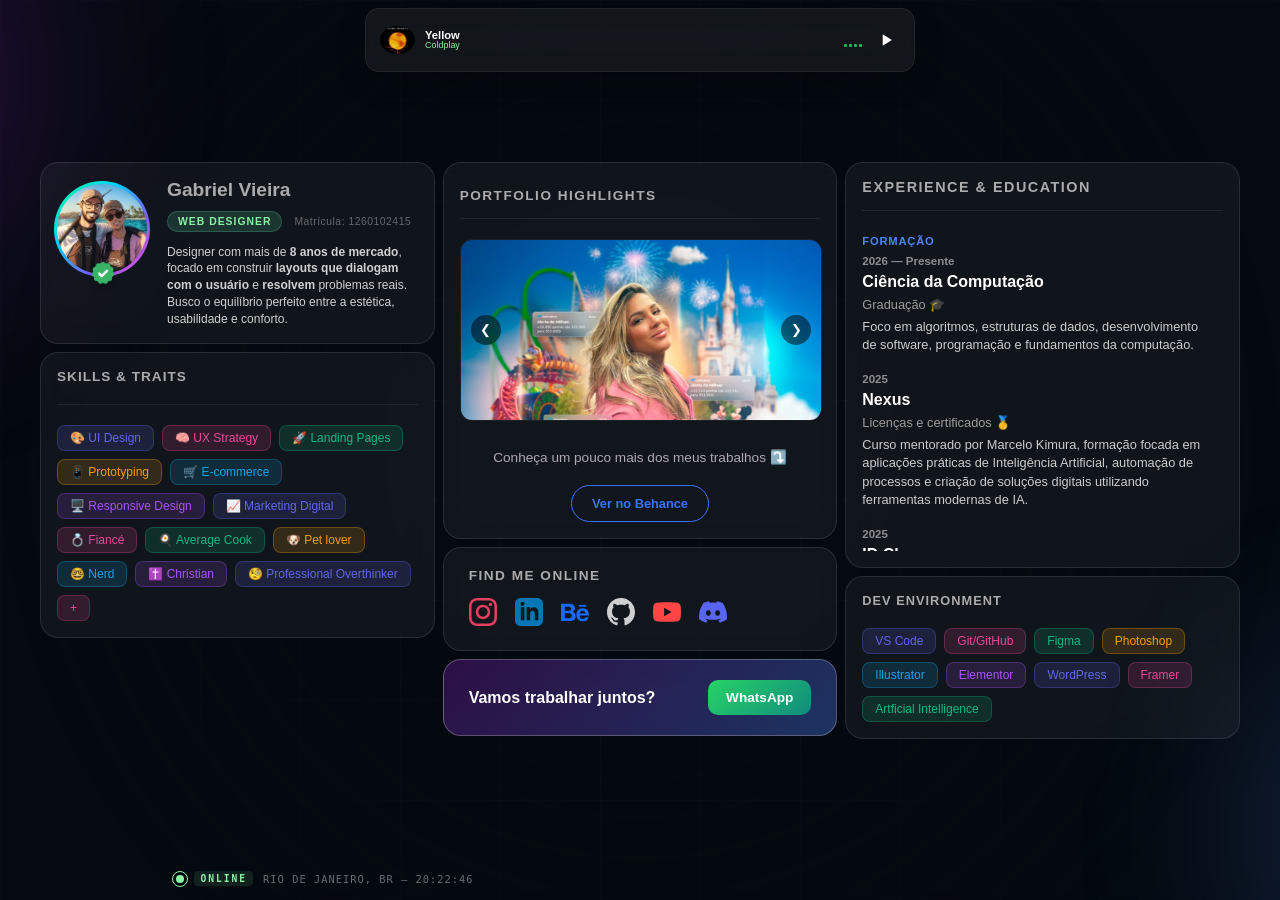
==== commit f243be20: "Ajuste Overlay" ====
--- a/index.html
+++ b/index.html
@@ -73,6 +73,9 @@
     <!-- Bolas de brilho de fundo -->
     <div class="ball ball-1"></div>
     <div class="ball ball-2"></div>
+
+    <!--Overlay-->
+    <div class="overlay-dim"></div>
 
     <!-- Main layout grid (3 columns of cards) -->
 <div id="main-grid" class="grid-container">
--- a/Style.css
+++ b/Style.css
@@ -127,8 +127,14 @@
     z-index: 2;
 }
 
-body::selection-overlay {
-    content: none;
+/* overlay */
+.overlay-dim {
+    position: fixed;
+    inset: 0;
+    background: rgba(0,0,0,0.35);
+    pointer-events: none;
+    z-index: 7;
+    display: none;
 }
 
 /* Modal (pré-visualização da foto) */
@@ -140,6 +146,7 @@
     justify-content: center;
     background: rgba(0, 0, 0, 0.75);
     backdrop-filter: blur(6px);
+    -webkit-backdrop-filter: blur(6px);
     z-index: 9999;
     padding: 1.5rem;
     overflow: hidden; /* Evita scroll e força a imagem a caber no viewport */
@@ -283,6 +290,7 @@
     padding: 25px;
     color: white;
     backdrop-filter: blur(15px);
+    -webkit-backdrop-filter: blur(15px);
 
     display: flex;
     box-sizing: border-box;
@@ -295,7 +303,6 @@
 
     opacity: 0;
     transform: translateY(30px);
-    filter: blur(10px);
     animation: revealCard 0.8s cubic-bezier(0.2, 0.8, 0.2, 1) forwards;
 }
 
@@ -606,6 +613,7 @@
     cursor: pointer;
     pointer-events: auto;
     backdrop-filter: blur(5px);
+    -webkit-backdrop-filter: blur(5px);
     transition: background 0.2s;
 }
 
@@ -1355,6 +1363,7 @@
 
     body::after {
         backdrop-filter: blur(6px);
+        -webkit-backdrop-filter: blur(6px);
     }
 
     body::before {
@@ -1461,16 +1470,16 @@
         overflow-y: auto;
         display: block;
         min-height: 100vh;
-
-        background-image:
-            linear-gradient(rgba(0, 0, 0, 0.34), rgba(0, 0, 0, 0.34));
-        background-attachment: fixed;
     }
 
     body::after {
         backdrop-filter: blur(5px);
         -webkit-backdrop-filter: blur(5px);
         opacity: 0.9;
+    }
+
+    .overlay-dim {
+        display: block;
     }
 
     .grid-container {
@@ -1660,17 +1669,19 @@
         overflow-y: auto;
         display: block;
         min-height: 100vh;
-
-        background-image:
-            linear-gradient(rgba(0, 0, 0, 0.55), rgba(0, 0, 0, 0.55));
-        background-attachment: fixed;
     }
 
     body::after {
-        backdrop-filter: blur(10px);
-        -webkit-backdrop-filter: blur(10px);
-        opacity: 0.8;
-        z-index: 8;
+        backdrop-filter: none;
+        -webkit-backdrop-filter: none;
+        mask-image: none;
+        -webkit-mask-image: none;
+        opacity: 1;
+        background: rgba(0, 0, 0, 0.18);
+    }
+
+    .overlay-dim {
+        display: block;
     }
 
     .grid-container {
@@ -1691,10 +1702,33 @@
 
     .card {
         border-radius: 12px;
+        filter: none;
+        animation: revealCardMobile 0.8s cubic-bezier(0.2, 0.8, 0.2, 1) forwards;
+    }
+
+    @keyframes revealCardMobile {
+    to {
+        opacity: 1;
+        transform: translateY(0);
+        filter: none;
+        }
     }
 
     .column {
         gap: var(--space-md);
+    }
+
+    .card,
+    .experience-card,
+    .experience-scroll {
+        transform: translateZ(0);
+        -webkit-transform: translateZ(0);
+        backface-visibility: hidden;
+        -webkit-backface-visibility: hidden;
+    }
+
+    .experience-scroll {
+        -webkit-overflow-scrolling: touch;
     }
 
     .card p,
